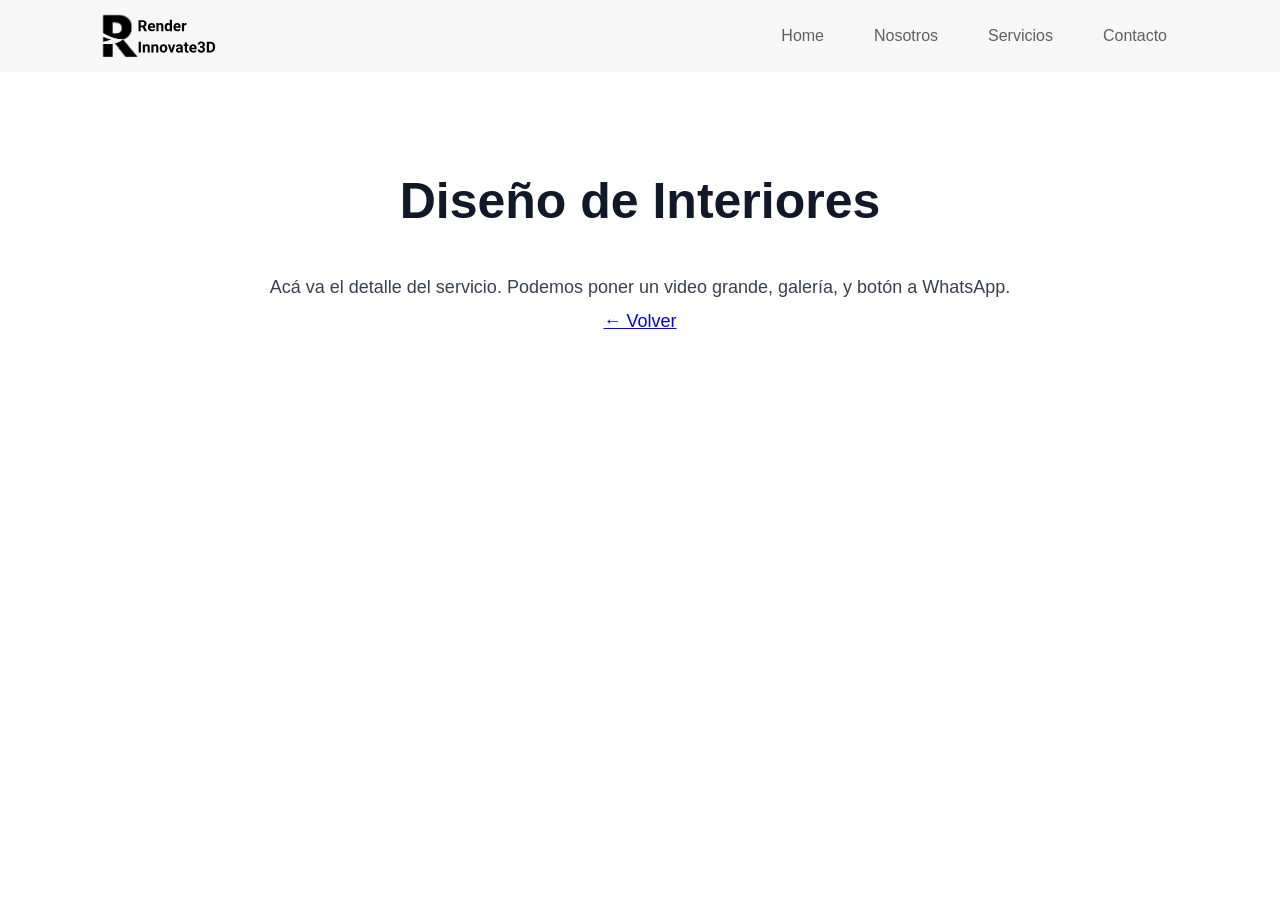
==== diseno-interiores.html @ 6c74ad4e "primer deploy" ====
<!doctype html>
<html lang="es">
<head>
  <meta charset="utf-8" />
  <meta name="viewport" content="width=device-width, initial-scale=1" />
  <title>Diseño de Interiores</title>
  <link rel="stylesheet" href="styles.css" />
</head>
<body>

  <header class="header">
    <div class="header__inner">
      <a class="logo" href="index.html">
        <img src="assets/img/logo.svg" alt="Render Innovate3D">
      </a>
      <nav class="nav">
        <a href="index.html#home">Home</a>
        <a href="index.html#nosotros">Nosotros</a>
        <a href="index.html#servicios">Servicios</a>
        <a href="index.html#contacto" class="btn-nav">Contacto</a>
      </nav>
    </div>
  </header>

  <section class="section">
    <div class="container">
      <h2>Diseño de Interiores</h2>
      <p>Acá va el detalle del servicio. Podemos poner un video grande, galería, y botón a WhatsApp.</p>
      <p><a href="index.html#servicios">← Volver</a></p>
    </div>
  </section>

</body>
</html>
---- styles.css ----
/* =========================
   BASE
========================= */
* { box-sizing: border-box; }

html, body { overflow-x: hidden; }

body{
  margin: 0;
  font-family: Arial, sans-serif;
  background: #ffffff;
  color: #1f2937; /* gris oscuro */
}

.container{
  max-width: 1100px;
  margin: 0 auto;
  padding: 0 18px;
}

/* =========================
   HEADER (LIMPIO)
========================= */
.header{
  background: #f7f7f7;
  position: sticky;
  top: 0;
  z-index: 1000;
}

.header__inner{
  max-width: 1700px;
  margin: 0 auto;
  padding: 12px 100px;
  display: flex;
  align-items: center;
  justify-content: space-between;
  min-height: 60px;
}

.logo img{
  height: 48px;   /* ajustá: 40 / 48 / 56 */
  width: auto;
  display: block;
  background: transparent;
}

.nav{
  display: flex;
  gap: 24px;
  align-items: center;
}

.nav a{
  color: #5f5f5f;
  text-decoration: none;
  padding: 8px 12px;
  border-radius: 10px;
  border: 1px solid transparent;
}

.nav a:hover{
  border-color: rgba(105,105,104,.6);
  background: rgba(0,0,0,.04);
}

.btn-nav{
  background: transparent;
  color: #1f2937;
  padding: 8px 14px;
  border-radius: 10px;
  border: 1px solid rgba(31,41,55,.25);
}

.btn-nav:hover{
  border-color: rgba(31,41,55,.55);
  background: rgba(0,0,0,.04);
}

/* Botón hamburguesa (solo móvil) */
.nav-toggle{
  display: none;
  border: 1px solid rgba(31,41,55,.25);
  background: transparent;
  color: #1f2937;
  padding: 6px 10px;
  border-radius: 10px;
  cursor: pointer;
}

/* =========================
   HERO SLIDER
========================= */
.hero{
  position: relative;
  height: 100vh;
  overflow: hidden;
}

.slider{
  position: relative;
  width: 100%;
  height: 100%;
}

.slide{
  position: absolute;
  inset: 0;
  width: 100%;
  height: 100%;
  background-size: cover;
  background-position: center;
  display: flex;
  align-items: center;
  justify-content: center;
  text-align: center;
  opacity: 0;
  transition: opacity .6s ease;
}

.slide.is-active{
  opacity: 1;
  z-index: 1;
}

.overlay{
  position: absolute;
  inset: 0;
  background: rgba(0,0,0,.55);
}

.hero-content{
  position: relative;
  z-index: 2;
  max-width: 900px;
  padding: 0 20px;
  color: #ffffff;
}

.hero h1{
  font-size: 48px;
  margin: 0 0 15px;
}

.hero p{
  font-size: 18px;
  margin: 0 0 20px;
}

/* Botón general */
.btn{
  display: inline-block;
  padding: 10px 18px;
  background: #ffffff;
  color: #111827;
  text-decoration: none;
  border-radius: 10px;
  border: 1px solid rgba(17,24,39,.25);
}

.btn:hover{
  border-color: rgba(17,24,39,.55);
  box-shadow: 0 0 0 3px rgba(17,24,39,.08);
}

/* Flechas */
.arrow{
  position: absolute;
  top: 50%;
  transform: translateY(-50%);
  width: 45px;
  height: 45px;
  border-radius: 50%;
  border: none;
  background: rgba(0,0,0,.4);
  color: white;
  font-size: 26px;
  cursor: pointer;
  z-index: 3;
}

.arrow-left{ left: 25px; }
.arrow-right{ right: 25px; }

.arrow:hover{ background: rgba(0,0,0,.7); }

/* Dots */
.dots{
  position: absolute;
  bottom: 25px;
  left: 0;
  right: 0;
  display: flex;
  justify-content: center;
  gap: 10px;
  z-index: 3;
}

.dot{
  width: 10px;
  height: 10px;
  border-radius: 50%;
  border: none;
  background: rgba(255,255,255,.4);
  cursor: pointer;
}

.dot.active{ background: #ffffff; }

/* =========================
   SECTIONS (AIRE + TIPOGRAFÍA)
========================= */
.section{
  padding: 100px 0;
  text-align: center;
}

.section h2{
  font-size: 50px;
  font-weight: 600;
  margin: 0 0 40px;
  color: #111827;
}

.section p{
  font-size: 18px;
  line-height: 1.9;
  max-width: 1100px;
  margin: 0 auto;
  color: #374151;
}

/* =========================
   CARDS (SERVICIOS)
========================= */
.cards{
  display: flex;
  gap: 20px;
  margin-top: 40px;
}

.card{
  background: #f7f7f7;
  padding: 24px;
  border-radius: 14px;
  flex: 1;
  text-align: left;
  border: 1px solid rgba(17,24,39,.08);
}

.card h3{
  margin: 0 0 10px;
  color: #111827;
}

.card p{
  margin: 0;
  color: #4b5563;
  line-height: 1.7;
  font-size: 16px;
}

/* =========================
   CTA
========================= */
.cta{
  background: #f7f7f7;
  padding: 90px 0;
  text-align: center;
}

.cta h2{
  margin: 0 0 16px;
}

.cta form{
  margin-top: 18px;
}

.cta input{
  padding: 12px 12px;
  margin: 10px;
  border-radius: 10px;
  border: 1px solid rgba(17,24,39,.18);
  min-width: 240px;
}

/* =========================
   FOOTER
========================= */
.footer{
  text-align: center;
  padding: 24px;
  background: #ffffff;
  border-top: 1px solid rgba(17,24,39,.08);
  color: #6b7280;
}

/* =========================
   RESPONSIVE
========================= */
/* Cards clickeables + media */
.card-link{
  text-decoration: none;
  color: inherit;
  cursor: pointer;
  border: 1px solid rgba(17,24,39,.08);
  border-radius: 16px;
  overflow: hidden;
  transition: 
    transform .35s cubic-bezier(.22,.61,.36,1),
    box-shadow .35s ease,
    border-color .35s ease;
}
.card-link:hover{
  transform: translateY(-8px);
  box-shadow: 0 20px 40px rgba(0,0,0,.12);
  border-color: rgba(17,24,39,.18);
}

.card-link:hover{
  transform: translateY(-4px);
  box-shadow: 0 10px 30px rgba(0,0,0,.08);
  border-color: rgba(17,24,39,.18);
}

.card-media{
  width: 100%;
  height: 160px;
  border-radius: 12px;
  overflow: hidden;
  margin-bottom: 14px;
  background: #e5e7eb;
}

.card-img,
.card-video{
  width: 100%;
  height: 100%;
  object-fit: cover;
  display: block;
}
.card-img,
.card-video{
  transition: transform .6s ease;
}

.card-link:hover .card-img,
.card-link:hover .card-video{
  transform: scale(1.06);
}

.card-media{
  position: relative;
}

.card-media::after{
  content: "";
  position: absolute;
  inset: 0;
  background: rgba(0,0,0,0);
  transition: background .4s ease;
}

.card-link:hover .card-media::after{
  background: rgba(0,0,0,.15);
}

.card-cta{
  display: inline-block;
  margin-top: 14px;
  font-weight: 600;
  transition: transform .3s ease;
}

.card-link:hover .card-cta{
  transform: translateX(6px);
}
/* Animaciones al hacer scroll */
.reveal{
  opacity: 0;
  transform: translateY(18px);
  transition: opacity .7s ease, transform .7s ease;
  will-change: opacity, transform;
}

.reveal.is-visible{
  opacity: 1;
  transform: translateY(0);
}
@media (max-width: 860px){
  .nav-toggle{ display: inline-block; }
  .nav{ display: none; }
  .nav.active{
    display: flex;
    flex-direction: column;
    gap: 10px;
    position: absolute;
    right: 18px;
    top: 72px;
    background: #ffffff;
    border: 1px solid rgba(17,24,39,.12);
    padding: 12px;
    border-radius: 14px;
  }

  .cards{ flex-direction: column; }

  .hero h1{ font-size: 34px; }
}
.section-alt{
  background: #e9eaec;  /* gris muy suave */
}
/* Ajustes específicos de secciones */
.section-nosotros{
  padding: 70px 0;
}

.section-servicios{
  padding: 160px 0;
}
/* ===== CONTACTO (estilo tarjeta) ===== */
.section-subtitle{
  margin: 8px auto 24px;
  max-width: 800px;
  color: #6b7280;
  text-align: center;
  font-size: 16px;
}

.contact-card{
  background: #ffffff;
  border: 1px solid rgba(17,24,39,.10);
  border-radius: 18px;
  padding: 22px;
  max-width: 900px;
  margin: 0 auto;
  box-shadow: 0 18px 40px rgba(0,0,0,.08);
}

.contact-form{
  background: #ffffff;
  border-radius: 14px;
  padding: 22px;
}

.field{
  margin-bottom: 18px;
}

.field label{
  display: block;
  font-size: 12px;
  letter-spacing: .28em;
  color: #6b7280;
  margin-bottom: 10px;
  text-transform: uppercase;
}

.field input,
.field textarea{
  width: 100%;
  padding: 14px 14px;
  border-radius: 14px;
  border: 1px solid rgba(17,24,39,.15);
  outline: none;
  font-size: 15px;
  color: #111827;
  background: #ffffff;
}

.field textarea{
  min-height: 160px;
  resize: vertical;
}

.field input:focus,
.field textarea:focus{
  border-color: rgba(17,24,39,.35);
  box-shadow: 0 0 0 3px rgba(17,24,39,.08);
}

.field-row{
  display: grid;
  grid-template-columns: 1fr 1fr;
  gap: 18px;
}

/* Botones en fila */
.contact-actions{
  display: flex;
  gap: 14px;
  margin-top: 8px;
  flex-wrap: wrap;
}

.btn.primary{
  background: #3b3d3d;
  color: #ffffff;
  border: 1px solid transparent;
}

.btn.primary:hover{
  box-shadow: 0 0 0 3px rgba(15,47,58,.16);
}

.btn.secondary{
  background: #757a7c;
  color: #ffffff;
  border: 1px solid transparent;
}

.btn.secondary:hover{
  box-shadow: 0 0 0 3px rgba(154,166,172,.22);
}

.tip{
  margin-top: 18px;
  font-size: 12px;
  color: #6b7280;
}

/* mensaje estado */
.form-status{
  margin-top: 28px;
  font-size: 14px;
  color: #0f2f3a;
}

/* Responsive */
@media (max-width: 860px){
  .field-row{ grid-template-columns: 1fr; }
  .contact-card{ padding: 16px; }
  .contact-form{ padding: 16px; }
}
#contacto{
  padding-top: 0px;   /* antes heredaba mucho más */
  padding-bottom: 120px;
}
.contact-form,
.contact-form input,
.contact-form textarea,
.contact-form button{
  font-family: inherit;
}
/* Ajuste fino título Contacto */
#contacto h2{
  margin-bottom: 6px;   /* antes era mucho mayor */
}

/* Ajuste subtítulo */
#contacto .section-subtitle{
  margin-top: 0;
  margin-bottom: 18px;
}
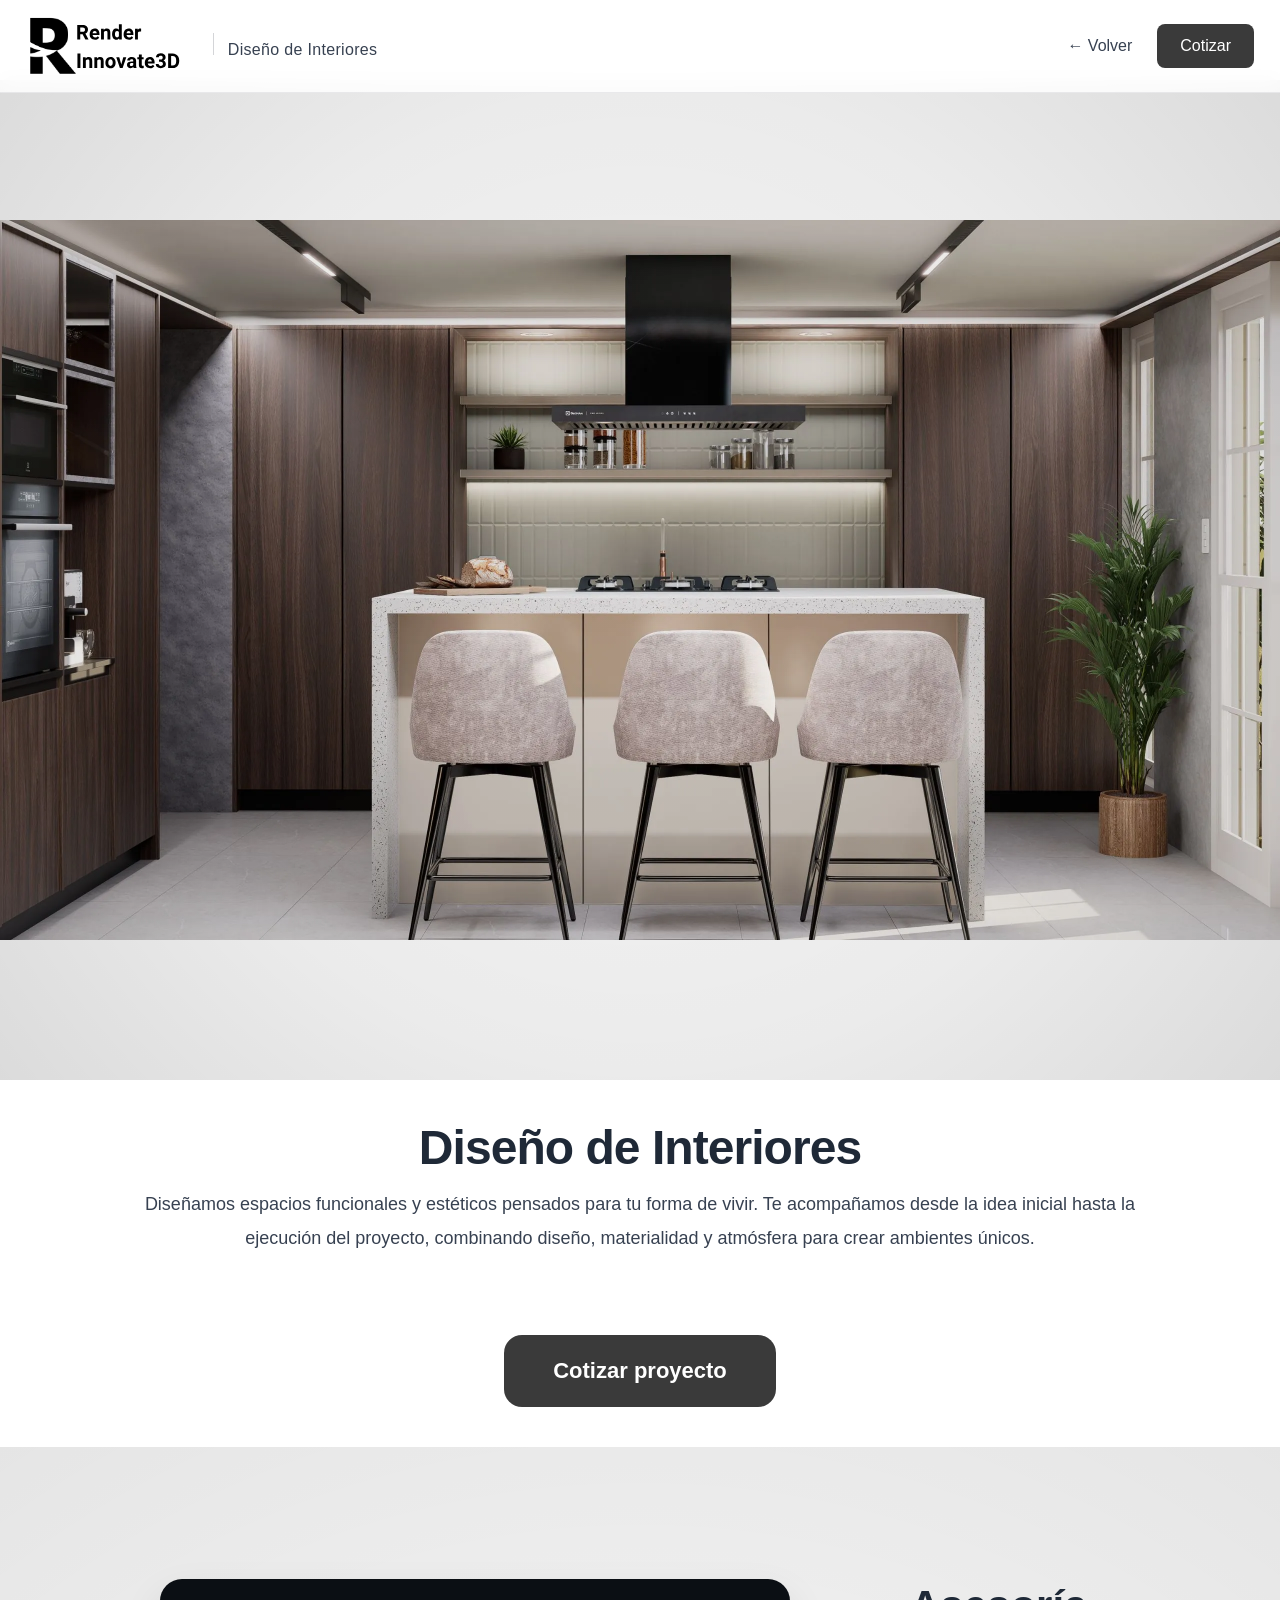
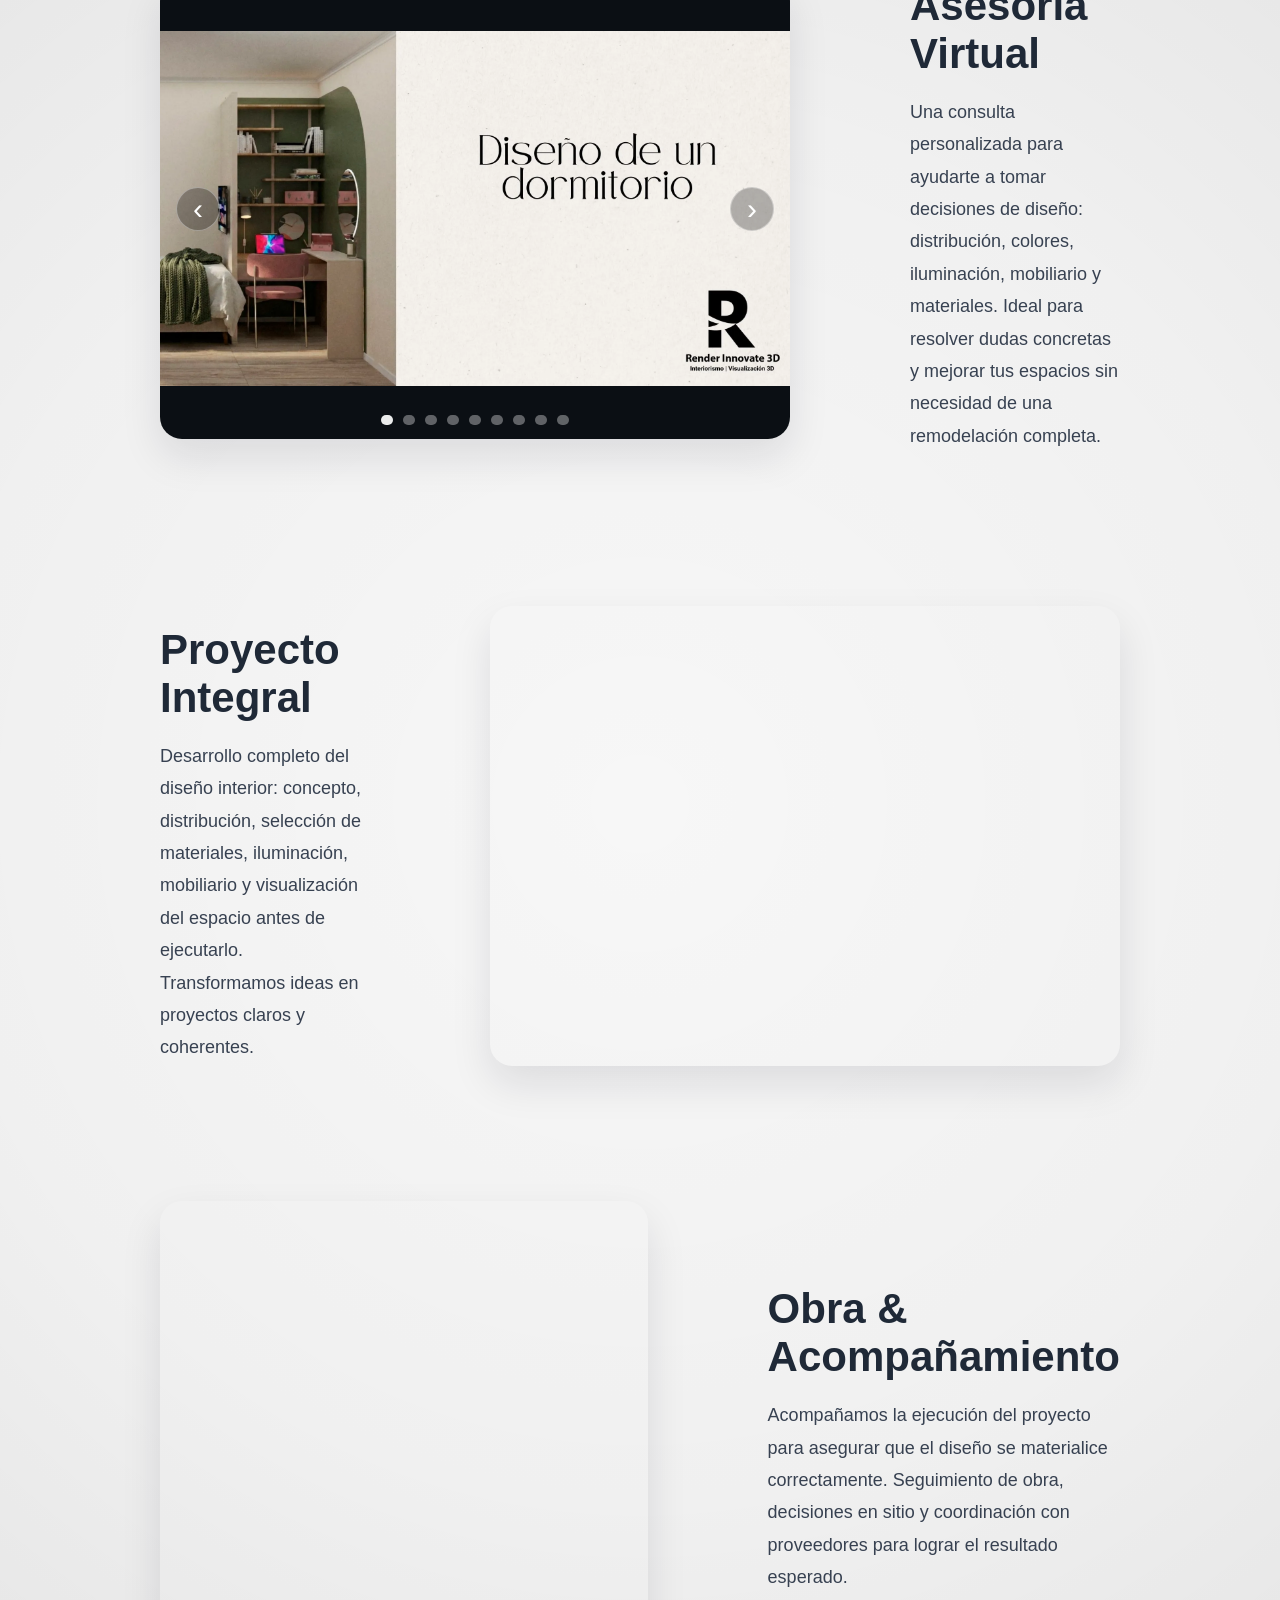
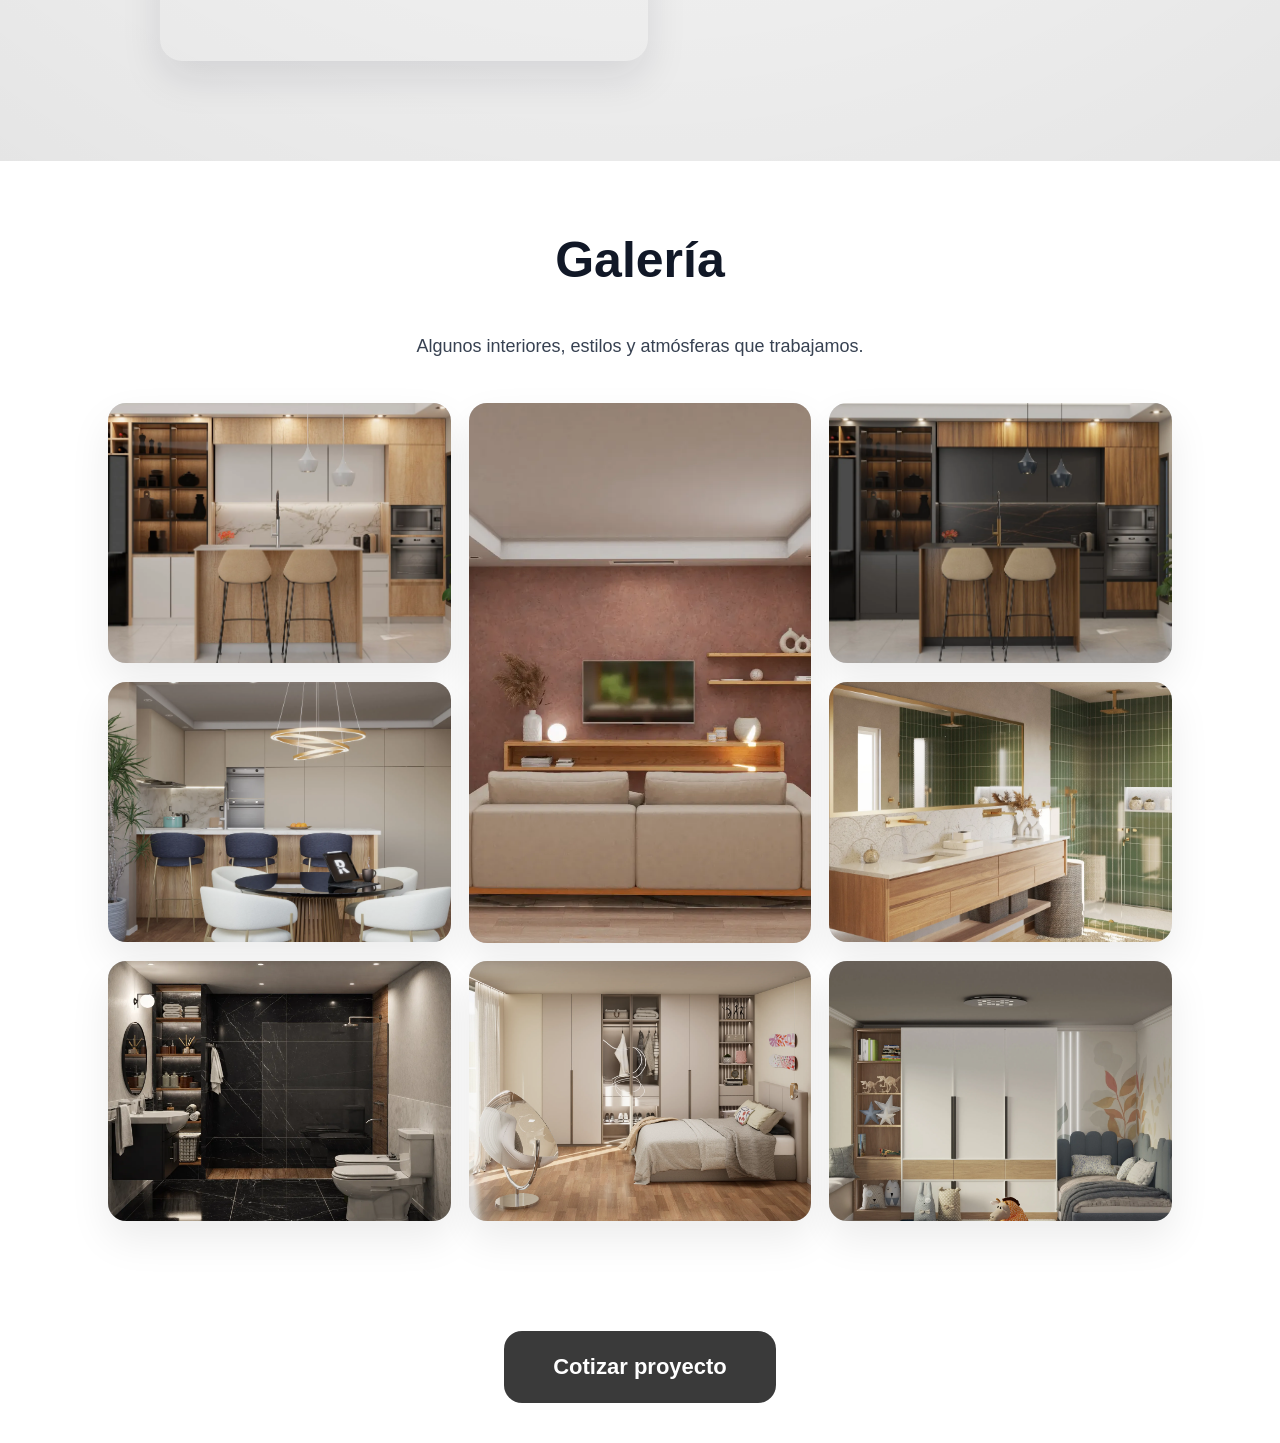
==== commit d3e7e169: "update" ====
--- a/diseno-interiores.html
+++ b/diseno-interiores.html
@@ -3,32 +3,196 @@
 <head>
   <meta charset="utf-8" />
   <meta name="viewport" content="width=device-width, initial-scale=1" />
-  <title>Diseño de Interiores</title>
+  <title>Diseño de Interiores - Render Innovate 3D</title>
+
   <link rel="stylesheet" href="styles.css" />
 </head>
-<body>
 
-  <header class="header">
-    <div class="header__inner">
-      <a class="logo" href="index.html">
-        <img src="assets/img/logo.svg" alt="Render Innovate3D">
+<body class="page">
+
+<!-- HEADER -->
+<header class="header-min">
+
+  <div class="header-min__logo">
+    <a href="index.html#home">
+      <img src="assets/img/logo.svg" alt="Render Innovate 3D">
+    </a>
+    <span class="header-min__title">Diseño de Interiores</span>
+  </div>
+
+  <div class="header-min__actions">
+    <a href="index.html#servicios" class="header-min__link">← Volver</a>
+    <a href="index.html#contacto" class="header-min__btn">Cotizar</a>
+  </div>
+
+</header>
+
+
+<!-- HERO -->
+<section class="page-hero" style="background-image:url('assets/img/interiores-hero.webp');">
+  <div class="page-hero__overlay"></div>
+</section>
+
+
+<!-- INTRO -->
+<section class="section page-intro">
+  <div class="container reveal">
+
+    <h1 class="page-title">Diseño de Interiores</h1>
+
+    <p class="page-text">
+      Diseñamos espacios funcionales y estéticos pensados para tu forma de vivir.
+      Te acompañamos desde la idea inicial hasta la ejecución del proyecto,
+      combinando diseño, materialidad y atmósfera para crear ambientes únicos.
+    </p>
+
+  </div>
+</section>
+
+
+<!-- CTA -->
+<section class="va-cta">
+  <div class="va-cta__inner">
+    <a href="index.html#contacto" class="va-cta__btn">Cotizar proyecto</a>
+  </div>
+</section>
+
+
+<!-- SERVICIOS -->
+<section class="va-editorial">
+
+<!-- ASESORÍA VIRTUAL -->
+<div class="va-block reveal">
+
+  <div class="va-block__media di-slider" id="asesoriaSlider">
+    <div class="di-slides">
+      <div class="di-slide is-active"><img src="assets/img/asesoria/asesoria-1.webp" alt="Asesoría 1"></div>
+      <div class="di-slide"><img src="assets/img/asesoria/asesoria-2.webp" alt="Asesoría 2"></div>
+      <div class="di-slide"><img src="assets/img/asesoria/asesoria-3.webp" alt="Asesoría 3"></div>
+      <div class="di-slide"><img src="assets/img/asesoria/asesoria-4.webp" alt="Asesoría 4"></div>
+      <div class="di-slide"><img src="assets/img/asesoria/asesoria-5.webp" alt="Asesoría 5"></div>
+      <div class="di-slide"><img src="assets/img/asesoria/asesoria-6.webp" alt="Asesoría 6"></div>
+      <div class="di-slide"><img src="assets/img/asesoria/asesoria-7.webp" alt="Asesoría 7"></div>
+      <div class="di-slide"><img src="assets/img/asesoria/asesoria-8.webp" alt="Asesoría 8"></div>
+      <div class="di-slide"><img src="assets/img/asesoria/asesoria-9.webp" alt="Asesoría 9"></div>
+    </div>
+
+    <button class="di-arrow di-arrow-left" type="button" aria-label="Anterior">‹</button>
+    <button class="di-arrow di-arrow-right" type="button" aria-label="Siguiente">›</button>
+
+    <div class="di-dots" aria-label="Paginación"></div>
+  </div>
+
+  <div class="va-block__content">
+    <h2>Asesoría Virtual</h2>
+    <p>
+      Una consulta personalizada para ayudarte a tomar decisiones de diseño:
+      distribución, colores, iluminación, mobiliario y materiales.
+      Ideal para resolver dudas concretas y mejorar tus espacios sin necesidad
+      de una remodelación completa.
+    </p>
+  </div>
+
+</div>
+
+
+<!-- PROYECTO INTEGRAL -->
+<div class="va-block va-block--reverse reveal">
+
+  <div class="va-block__media"
+       style="background-image:url('assets/img/interiores-proyecto.webp');">
+  </div>
+
+  <div class="va-block__content">
+
+    <h2>Proyecto Integral</h2>
+
+    <p>
+      Desarrollo completo del diseño interior: concepto, distribución,
+      selección de materiales, iluminación, mobiliario y visualización del
+      espacio antes de ejecutarlo.
+      Transformamos ideas en proyectos claros y coherentes.
+    </p>
+
+  </div>
+
+</div>
+
+
+<!-- OBRA -->
+<div class="va-block reveal">
+
+  <div class="va-block__media"
+       style="background-image:url('assets/img/interiores-obra.webp');">
+  </div>
+
+  <div class="va-block__content">
+
+    <h2>Obra & Acompañamiento</h2>
+
+    <p>
+      Acompañamos la ejecución del proyecto para asegurar que el diseño
+      se materialice correctamente. Seguimiento de obra, decisiones en
+      sitio y coordinación con proveedores para lograr el resultado
+      esperado.
+    </p>
+
+  </div>
+
+</div>
+
+</section>
+
+<!-- GALERÍA EDITORIAL -->
+<section class="section" id="galeria-interiores">
+  <div class="container">
+    <h2 class="reveal">Galería</h2>
+    <p class="section-subtitle reveal">Algunos interiores, estilos y atmósferas que trabajamos.</p>
+
+    <div class="editorial-gallery reveal">
+
+      <a class="eg-item eg-item--lg" href="assets/img/interior-1.webp" target="_blank">
+        <img src="assets/img/interior-1.webp" alt="Interior 1">
       </a>
-      <nav class="nav">
-        <a href="index.html#home">Home</a>
-        <a href="index.html#nosotros">Nosotros</a>
-        <a href="index.html#servicios">Servicios</a>
-        <a href="index.html#contacto" class="btn-nav">Contacto</a>
-      </nav>
-    </div>
-  </header>
 
-  <section class="section">
-    <div class="container">
-      <h2>Diseño de Interiores</h2>
-      <p>Acá va el detalle del servicio. Podemos poner un video grande, galería, y botón a WhatsApp.</p>
-      <p><a href="index.html#servicios">← Volver</a></p>
-    </div>
-  </section>
+      <a class="eg-item eg-item--tall" href="assets/img/interior-2.webp" target="_blank">
+  <img src="assets/img/interior-2.webp" alt="Interior 2">
+</a>
+
+      <a class="eg-item" href="assets/img/interior-3.webp" target="_blank">
+        <img src="assets/img/interior-3.webp" alt="Interior 3">
+      </a>
+
+      <a class="eg-item" href="assets/img/interior-4.webp" target="_blank">
+        <img src="assets/img/interior-4.webp" alt="Interior 4">
+      </a>
+
+      <a class="eg-item eg-item--lg" href="assets/img/interior-5.webp" target="_blank">
+        <img src="assets/img/interior-5.webp" alt="Interior 5">
+      </a>
+
+      <a class="eg-item" href="assets/img/interior-6.webp" target="_blank">
+        <img src="assets/img/interior-6.webp" alt="Interior 6">
+      </a>
+      <a class="eg-item" href="assets/img/interior-7.webp" target="_blank">
+        <img src="assets/img/interior-7.webp" alt="Interior 7">
+      </a>
+      <a class="eg-item" href="assets/img/interior-8.webp" target="_blank">
+        <img src="assets/img/interior-8.webp" alt="Interior 8">
+      </a>
+     
+  </div>
+</section>
+
+<!-- CTA FINAL -->
+<section class="va-cta">
+  <div class="va-cta__inner">
+    <a href="index.html#contacto" class="va-cta__btn">Cotizar proyecto</a>
+  </div>
+</section>
+
+
+<script src="script.js"></script>
 
 </body>
 </html>
--- a/styles.css
+++ b/styles.css
@@ -9,7 +9,7 @@
   margin: 0;
   font-family: Arial, sans-serif;
   background: #ffffff;
-  color: #1f2937; /* gris oscuro */
+  color: #1f2937;
 }
 
 .container{
@@ -39,7 +39,7 @@
 }
 
 .logo img{
-  height: 48px;   /* ajustá: 40 / 48 / 56 */
+  height: 48px;
   width: auto;
   display: block;
   background: transparent;
@@ -89,7 +89,7 @@
 }
 
 /* =========================
-   HERO SLIDER
+   HERO SLIDER (HOME)
 ========================= */
 .hero{
   position: relative;
@@ -211,7 +211,7 @@
    SECTIONS (AIRE + TIPOGRAFÍA)
 ========================= */
 .section{
-  padding: 100px 0;
+  padding: 70px 0;
   text-align: center;
 }
 
@@ -269,13 +269,9 @@
   text-align: center;
 }
 
-.cta h2{
-  margin: 0 0 16px;
-}
-
-.cta form{
-  margin-top: 18px;
-}
+.cta h2{ margin: 0 0 16px; }
+
+.cta form{ margin-top: 18px; }
 
 .cta input{
   padding: 12px 12px;
@@ -297,9 +293,8 @@
 }
 
 /* =========================
-   RESPONSIVE
+   CARDS CLICKEABLES + MEDIA
 ========================= */
-/* Cards clickeables + media */
 .card-link{
   text-decoration: none;
   color: inherit;
@@ -307,17 +302,11 @@
   border: 1px solid rgba(17,24,39,.08);
   border-radius: 16px;
   overflow: hidden;
-  transition: 
+  transition:
     transform .35s cubic-bezier(.22,.61,.36,1),
     box-shadow .35s ease,
     border-color .35s ease;
 }
-.card-link:hover{
-  transform: translateY(-8px);
-  box-shadow: 0 20px 40px rgba(0,0,0,.12);
-  border-color: rgba(17,24,39,.18);
-}
-
 .card-link:hover{
   transform: translateY(-4px);
   box-shadow: 0 10px 30px rgba(0,0,0,.08);
@@ -331,6 +320,7 @@
   overflow: hidden;
   margin-bottom: 14px;
   background: #e5e7eb;
+  position: relative;
 }
 
 .card-img,
@@ -339,19 +329,12 @@
   height: 100%;
   object-fit: cover;
   display: block;
-}
-.card-img,
-.card-video{
   transition: transform .6s ease;
 }
 
 .card-link:hover .card-img,
 .card-link:hover .card-video{
   transform: scale(1.06);
-}
-
-.card-media{
-  position: relative;
 }
 
 .card-media::after{
@@ -376,7 +359,10 @@
 .card-link:hover .card-cta{
   transform: translateX(6px);
 }
-/* Animaciones al hacer scroll */
+
+/* =========================
+   Animaciones al hacer scroll
+========================= */
 .reveal{
   opacity: 0;
   transform: translateY(18px);
@@ -388,6 +374,10 @@
   opacity: 1;
   transform: translateY(0);
 }
+
+/* =========================
+   RESPONSIVE GENERAL
+========================= */
 @media (max-width: 860px){
   .nav-toggle{ display: inline-block; }
   .nav{ display: none; }
@@ -405,21 +395,16 @@
   }
 
   .cards{ flex-direction: column; }
-
   .hero h1{ font-size: 34px; }
 }
-.section-alt{
-  background: #e9eaec;  /* gris muy suave */
-}
-/* Ajustes específicos de secciones */
-.section-nosotros{
-  padding: 70px 0;
-}
-
-.section-servicios{
-  padding: 160px 0;
-}
-/* ===== CONTACTO (estilo tarjeta) ===== */
+
+.section-alt{ background: #e9eaec; }
+.section-nosotros{ padding: 70px 0; }
+.section-servicios{ padding: 160px 0; }
+
+/* =========================
+   CONTACTO (estilo tarjeta)
+========================= */
 .section-subtitle{
   margin: 8px auto 24px;
   max-width: 800px;
@@ -444,9 +429,7 @@
   padding: 22px;
 }
 
-.field{
-  margin-bottom: 18px;
-}
+.field{ margin-bottom: 18px; }
 
 .field label{
   display: block;
@@ -486,7 +469,6 @@
   gap: 18px;
 }
 
-/* Botones en fila */
 .contact-actions{
   display: flex;
   gap: 14px;
@@ -499,7 +481,6 @@
   color: #ffffff;
   border: 1px solid transparent;
 }
-
 .btn.primary:hover{
   box-shadow: 0 0 0 3px rgba(15,47,58,.16);
 }
@@ -509,7 +490,6 @@
   color: #ffffff;
   border: 1px solid transparent;
 }
-
 .btn.secondary:hover{
   box-shadow: 0 0 0 3px rgba(154,166,172,.22);
 }
@@ -520,36 +500,756 @@
   color: #6b7280;
 }
 
-/* mensaje estado */
 .form-status{
   margin-top: 28px;
   font-size: 14px;
   color: #0f2f3a;
 }
 
-/* Responsive */
 @media (max-width: 860px){
   .field-row{ grid-template-columns: 1fr; }
   .contact-card{ padding: 16px; }
   .contact-form{ padding: 16px; }
 }
+
 #contacto{
-  padding-top: 0px;   /* antes heredaba mucho más */
+  padding-top: 50px;
   padding-bottom: 120px;
 }
-.contact-form,
-.contact-form input,
-.contact-form textarea,
-.contact-form button{
-  font-family: inherit;
-}
-/* Ajuste fino título Contacto */
-#contacto h2{
-  margin-bottom: 6px;   /* antes era mucho mayor */
-}
-
-/* Ajuste subtítulo */
+#contacto h2{ margin-bottom: 6px; }
 #contacto .section-subtitle{
   margin-top: 0;
   margin-bottom: 18px;
+}
+
+/* ===============================
+   PÁGINAS INTERNAS (HEADER MIN)
+================================ */
+.page{ background: #ffffff; }
+
+/* Header minimal fijo */
+.header-min{
+  position: fixed;
+  top: 0;
+  left: 0;
+  right: 0;
+  z-index: 2000;
+  display: flex;
+  align-items: center;
+  justify-content: space-between;
+  padding: 14px 26px;
+  background: rgba(255,255,255,.82);
+  backdrop-filter: blur(10px);
+  border-bottom: 1px solid rgba(17,24,39,.08);
+}
+
+.header-min__logo img{
+  height: 64px;
+  width: auto;
+  display: block;
+}
+
+.header-min__actions{
+  display: flex;
+  align-items: center;
+  gap: 12px;
+}
+
+.header-min__link{
+  text-decoration: none;
+  color: #374151;
+  padding: 10px 12px;
+  border-radius: 10px;
+  border: 1px solid transparent;
+}
+
+.header-min__link:hover{
+  border-color: rgba(17,24,39,.14);
+  background: rgba(17,24,39,.04);
+}
+
+/* Botones grises (cotizar + CTAs) */
+.header-min__btn,
+.va-cta__btn,
+.btn{
+  background:#3a3a3a;
+  color:#fff;
+  border-radius:8px;
+  padding:12px 22px;
+  font-weight:500;
+  transition:all .3s ease;
+  border: 1px solid transparent;
+  text-decoration: none;
+}
+
+.header-min__btn:hover,
+.va-cta__btn:hover,
+.btn:hover{
+  background:#1f1f1f;
+}
+
+/* ===============================
+   HERO (PÁGINAS INTERNAS)
+   ✅ ACÁ ESTÁ EL TAMAÑO
+   - antes te quedaba gigante porque estaba en 100vh
+================================ */
+.page-hero{
+  position: relative;
+  width: 100%;
+  height: 100vh;        /* ✅ Ajuste clave (antes 100vh) */
+  max-height: 900px;   /* ✅ tope en monitores grandes */
+  min-height: 1000px;   /* ✅ piso para que no quede chato */
+  overflow: hidden;
+  background: #ffffff;
+
+  /* si usás background-image en alguna página */
+  background-size: contain;
+  background-position: center;
+  background-repeat: no-repeat;
+}
+
+/* Video dentro del hero (maqueta virtual) */
+.hero-video{
+  position: absolute;
+  inset: 0;
+  width: 100%;
+  height: 100%;
+  object-fit: cover;
+  object-position: center 45%;
+  transform: scale(1.01);
+}
+
+/* Overlay */
+.page-hero__overlay{
+  position: absolute;
+  inset: 0;
+  background: radial-gradient(
+  circle at center,
+  rgba(0,0,0,.04) 0%,
+  rgba(0,0,0,.08) 60%,
+  rgba(0,0,0,.14) 100%
+);
+  pointer-events: none;
+}
+
+@media (max-width: 860px){
+  .header-min{ padding: 12px 16px; }
+  .header-min__logo img{ height: 52px; }
+
+  .page-hero{
+    height: 72vh;
+    min-height: 380px;
+    max-height: 560px;
+  }
+
+  .hero-video{ object-position: center 35%; }
+}
+
+@media (max-height: 740px){
+  .page-hero{
+    height: 60vh;
+    min-height: 420px;
+    max-height: 560px;
+  }
+}
+
+/* ===============================
+   INTRO PÁGINAS
+================================ */
+.page-intro{ padding: 40px 0; }
+
+.page-title{
+  margin: 0 0 12px;
+  font-size: 48px;
+  letter-spacing: -0.02em;
+  text-align: center;
+}
+
+.page-text{
+  margin: 0 auto;
+  max-width: 900px;
+  font-size: 18px;
+  line-height: 1.8;
+  color: #374151;
+  text-align: center;
+}
+
+@media (max-width: 860px){
+  .page-title{ font-size: 34px; }
+  .page-text{ font-size: 16px; }
+  .page-intro{ padding: 70px 0; }
+}
+
+/* ===============================
+   GALERÍA FULLSCREEN (si la usás)
+================================ */
+.gallery-full{
+  height: 100vh;
+  width: 100%;
+}
+
+.gallery{
+  position: relative;
+  height: 100%;
+  width: 100%;
+  overflow: hidden;
+  background: #0b0f14;
+}
+
+.g-slide{
+  position: absolute;
+  inset: 0;
+  background-size: cover;
+  background-position: center;
+  opacity: 0;
+  transition: opacity .6s ease;
+}
+
+.g-slide.is-active{
+  opacity: 1;
+  z-index: 1;
+}
+
+/* Dots */
+.g-dots{
+  position: absolute;
+  bottom: 18px;
+  left: 0;
+  right: 0;
+  display: flex;
+  justify-content: center;
+  gap: 10px;
+  z-index: 2;
+}
+
+.g-dot{
+  width: 10px;
+  height: 10px;
+  border-radius: 999px;
+  border: none;
+  background: rgba(255,255,255,.35);
+  cursor: pointer;
+}
+
+.g-dot.active{
+  background: rgba(255,255,255,.95);
+}
+
+/* ===============================
+   CTA VISUALIZACIÓN
+================================ */
+.va-cta{
+  padding: 40px 0;
+  display: flex;
+  align-items: center;
+  justify-content: center;
+  background: #ffffff;
+}
+
+.va-cta__btn{
+  display: inline-block;
+  padding: 22px 48px;
+  font-size: 22px;
+  font-weight: 600;
+  border-radius: 18px;
+  background: #3a3a3a;
+  color: #ffffff;
+  transition: all .25s ease;
+}
+
+.va-cta__btn:hover{
+  transform: translateY(-4px);
+  box-shadow: 0 20px 40px rgba(0,0,0,.14);
+}
+
+/* ===============================
+   EDITORIAL VISUALIZACIÓN
+================================ */
+.va-editorial{
+  padding: 100px 0;
+  display: flex;
+  flex-direction: column;
+  gap: 120px;
+  width: 100%;
+
+  background: radial-gradient(
+    circle at center,
+    rgba(0,0,0,.03) 0%,
+    rgba(0,0,0,.06) 60%,
+    rgba(0,0,0,.10) 100%
+  );
+}
+
+.va-block{
+  display: flex;
+  align-items: center;
+  gap: 120px;
+  width: 100%;
+  max-width: 1200px;
+  margin: 0 auto;
+  padding: 0 120px;
+}
+
+.va-block--reverse{ flex-direction: row-reverse; }
+
+.va-block__media{
+  flex: 3;
+  height: 460px;
+  background-size: cover;
+  background-position: center;
+  border-radius: 22px;
+  box-shadow: 0 18px 40px rgba(17,24,39,.10);
+  overflow: hidden;
+}
+
+.va-block__media:hover{ transform: scale(1.03); }
+
+.va-block__content{
+  flex: 1;
+  max-width: 420px;
+}
+
+.va-block__content h2{
+  font-size: 42px;
+  margin-bottom: 16px;
+}
+
+.va-block__content p{
+  font-size: 18px;
+  line-height: 1.8;
+  color: #374151;
+  max-width: 520px;
+}
+
+@media (max-width: 960px){
+  .va-block{
+    flex-direction: column;
+    gap: 30px;
+    padding: 0 24px;
+  }
+  .va-block--reverse{ flex-direction: column; }
+  .va-block__media{ height: 320px; }
+  .va-editorial{ gap: 80px; }
+  .va-block__content p{ max-width: 100%; }
+}
+
+/* Panorama dentro de media */
+.va-pano{
+  width:100%;
+  height:100%;
+  border-radius:22px;
+  overflow:hidden;
+}
+
+/* Video dentro de media */
+.va-video-wrap{
+  position: relative;
+  width: 100%;
+  height: 100%;
+  border-radius: 22px;
+  overflow: hidden;
+}
+
+.va-video{
+  width:100%;
+  height:100%;
+  object-fit:cover;
+  border-radius:22px;
+}
+
+/* ===============================
+   PANORÁMICA ENMARCADA (MAQUETA)
+================================ */
+.mv-pano-section{ padding: 100px 0; }
+
+.mv-pano-wrap{
+  max-width: 1200px;
+  margin: 0 auto;
+  padding: 0 24px;
+}
+
+.mv-pano-frame{
+  width: 100%;
+  height: 520px;
+  border-radius: 22px;
+  overflow: hidden;
+  box-shadow: 0 20px 40px rgba(0,0,0,.12);
+  background: #000;
+}
+
+.mv-pano-controls{
+  margin-top: 18px;
+  display: flex;
+  justify-content: center;
+  gap: 12px;
+}
+
+.mv-pill{
+  border: 1px solid rgba(17,24,39,.18);
+  background: #ffffff;
+  padding: 8px 18px;
+  border-radius: 999px;
+  font-size: 14px;
+  cursor: pointer;
+  transition: all .25s ease;
+}
+
+.mv-pill:hover{ border-color: rgba(17,24,39,.35); }
+
+.mv-pill.is-active{
+  background: #3a3a3a;
+  color: #ffffff;
+  border-color: transparent;
+}
+
+@media (max-width: 900px){
+  .mv-pano-frame{ height: 380px; }
+}
+@media (max-width: 600px){
+  .mv-pano-frame{ height: 300px; }
+}
+
+/* =========================
+   HOTSPOTS CIRCULARES LIMPIOS
+========================= */
+.pnlm-hotspot-base{
+  background: transparent !important;
+  border-radius: 999px !important;
+}
+
+.pnlm-hotspot-base::after{
+  content:"";
+  display:block;
+  width:18px;
+  height:18px;
+  border-radius:50%;
+  background:#ffffff;
+  border:2px solid rgba(0,0,0,.25);
+  box-shadow:0 4px 10px rgba(0,0,0,.25);
+  transition:transform .15s ease, box-shadow .15s ease;
+}
+
+.pnlm-hotspot-base:hover::after{
+  transform:scale(1.15);
+  box-shadow:0 6px 16px rgba(0,0,0,.25);
+}
+
+.pnlm-tooltip{
+  background: rgba(0,0,0,.55) !important;
+  color:#fff !important;
+  border-radius:8px !important;
+  padding:6px 10px !important;
+  font-size:12px !important;
+}
+
+/* ===============================
+   PROYECTO DESTACADO
+================================ */
+.featured-project{
+  display:flex;
+  align-items:center;
+  gap:60px;
+  margin-top:50px;
+}
+
+.featured-project__media{ flex:1; }
+
+.featured-project__media img{
+  width:100%;
+  border-radius:20px;
+  box-shadow:0 20px 40px rgba(0,0,0,.12);
+}
+
+.featured-project__content{ flex:1; }
+
+.featured-project__content h3{
+  font-size:32px;
+  margin-bottom:16px;
+}
+
+.featured-project__content p{
+  font-size:18px;
+  line-height:1.8;
+  margin-bottom:24px;
+  color:#374151;
+}
+
+@media (max-width: 900px){
+  .featured-project{
+    flex-direction:column;
+    text-align:center;
+  }
+}
+
+/* ===============================
+   GALERÍA EDITORIAL (INTERIORES)
+================================ */
+.editorial-gallery{
+  margin-top: 40px;
+  display: grid;
+  grid-template-columns: repeat(12, 1fr);
+  gap: 18px;
+}
+
+.eg-item{
+  position: relative;
+  display: block;
+  grid-column: span 4;
+  height: 260px;
+  border-radius: 18px;
+  overflow: hidden;
+  background: #e5e7eb;
+  box-shadow: 0 18px 40px rgba(0,0,0,.08);
+  transition: transform .35s cubic-bezier(.22,.61,.36,1), box-shadow .35s ease;
+}
+
+.eg-item img{
+  width: 100%;
+  height: 100%;
+  object-fit: cover;
+  display: block;
+  transform: scale(1.01);
+  transition: transform .6s ease;
+}
+
+.eg-item:hover{
+  transform: translateY(-6px);
+  box-shadow: 0 24px 60px rgba(0,0,0,.12);
+}
+
+.eg-item:hover img{
+  transform: scale(1.06);
+}
+
+.eg-item--tall{
+  grid-column: span 4;
+  grid-row: span 2;
+  height: 540px;
+}
+
+@media (max-width: 980px){
+  .eg-item{ grid-column: span 6; height: 240px; }
+  .eg-item--lg{ grid-column: span 12; height: 320px; }
+}
+
+@media (max-width: 560px){
+  .editorial-gallery{ gap: 12px; }
+  .eg-item{ grid-column: span 12; height: 240px; }
+  .eg-item--lg{ height: 260px; }
+}
+
+/* ===============================
+   SLIDER - ASESORÍA VIRTUAL (DI)
+================================ */
+.di-slider{
+  position: relative;
+  overflow: hidden;
+  border-radius: 22px;
+  box-shadow: 0 18px 40px rgba(17,24,39,.10);
+  background: #0b0f14;
+}
+
+.di-slides{
+  position: relative;
+  width: 100%;
+  height: 100%;
+}
+
+.di-slide{
+  position: absolute;
+  inset: 0;
+  opacity: 0;
+  transition: opacity .55s ease;
+}
+
+.di-slide.is-active{
+  opacity: 1;
+  z-index: 1;
+}
+
+.di-slide img{
+  width: 100%;
+  height: 100%;
+  object-fit: contain; /* ✅ no recorta */
+}
+
+/* Flechas */
+.di-arrow{
+  position: absolute;
+  top: 50%;
+  transform: translateY(-50%);
+  width: 44px;
+  height: 44px;
+  border-radius: 999px;
+  border: 1px solid rgba(255,255,255,.35);
+  background: rgba(0,0,0,.28);
+  color: #fff;
+  font-size: 30px;
+  line-height: 1;
+  display: grid;
+  place-items: center;
+  cursor: pointer;
+  z-index: 2;
+  transition: background .2s ease, transform .2s ease;
+}
+
+.di-arrow:hover{
+  background: rgba(0,0,0,.45);
+  transform: translateY(-50%) scale(1.05);
+}
+
+.di-arrow-left{ left: 16px; }
+.di-arrow-right{ right: 16px; }
+
+/* Dots */
+.di-dots{
+  position: absolute;
+  left: 0;
+  right: 0;
+  bottom: 14px;
+  display: flex;
+  justify-content: center;
+  gap: 10px;
+  z-index: 2;
+}
+
+.di-dot{
+  width: 10px;
+  height: 10px;
+  border-radius: 999px;
+  border: none;
+  background: rgba(255,255,255,.35);
+  cursor: pointer;
+  transition: transform .2s ease, background .2s ease;
+}
+
+.di-dot:hover{ transform: scale(1.12); }
+
+.di-dot.is-active{
+  background: rgba(255,255,255,.92);
+}
+
+@media (max-width: 600px){
+  .di-arrow{
+    width: 40px;
+    height: 40px;
+    font-size: 28px;
+  }
+}/* ===============================
+   HEADER HOME igual a internas
+================================ */
+.header-min--home{
+  position: fixed; /* fija arriba siempre */
+  top: 0; left: 0; right: 0;
+}
+
+/* Como el header ahora es fixed, empujamos el contenido del home */
+body{
+  padding-top: 80px; /* ajusta si tu header queda más alto/bajo */
+}
+
+/* En desktop, el nav del home se muestra en fila dentro del header-min */
+.header-min--home .nav{
+  display: flex;
+  gap: 18px;
+  align-items: center;
+}
+
+/* En mobile, usamos el mismo toggle que ya tenías */
+@media (max-width: 860px){
+  body{ padding-top: 72px; }
+
+  .header-min--home .nav{
+    display: none;
+  }
+
+  .header-min--home .nav.active{
+    display: flex;
+    flex-direction: column;
+    gap: 10px;
+    position: absolute;
+    right: 18px;
+    top: 72px;
+    background: #ffffff;
+    border: 1px solid rgba(17,24,39,.12);
+    padding: 12px;
+    border-radius: 14px;
+  }
+}
+html{
+  scroll-padding-top: 90px; /* ajustá */
+  scroll-behavior: smooth;
+}
+/* ===============================
+   TÍTULO DE SECCIÓN EN HEADER
+================================ */
+
+.header-min__logo{
+  display:flex;
+  align-items:center;
+  gap:14px;
+}
+
+.header-min__title{
+  font-size:16px;
+  font-weight:500;
+  color:#374151;
+  letter-spacing:.02em;
+}
+
+/* separador visual elegante */
+.header-min__title::before{
+  content:"";
+  width:1px;
+  height:22px;
+  background:rgba(17,24,39,.18);
+  display:inline-block;
+  margin-right:14px;
+}
+.header-min{
+  position: fixed;
+  top:0;
+  left:0;
+  right:0;
+
+  display:flex;
+  align-items:center;
+  justify-content:space-between;
+
+  padding:14px 26px;
+
+  background:rgba(255,255,255,.82);
+  backdrop-filter:blur(10px);
+
+  border-bottom:1px solid rgba(17,24,39,.08);
+  z-index:2000;
+}
+
+/* logo + titulo */
+.header-min__logo{
+  display:flex;
+  align-items:center;
+  gap:14px;
+}
+
+.header-min__title{
+  font-size:16px;
+  color:#374151;
+  font-weight:500;
+}
+
+.header-min__title::before{
+  content:"";
+  width:1px;
+  height:22px;
+  background:rgba(17,24,39,.18);
+  display:inline-block;
+  margin-right:14px;
+}
+
+/* botones derecha */
+.header-min__actions{
+  display:flex;
+  align-items:center;
+  gap:12px;
 }
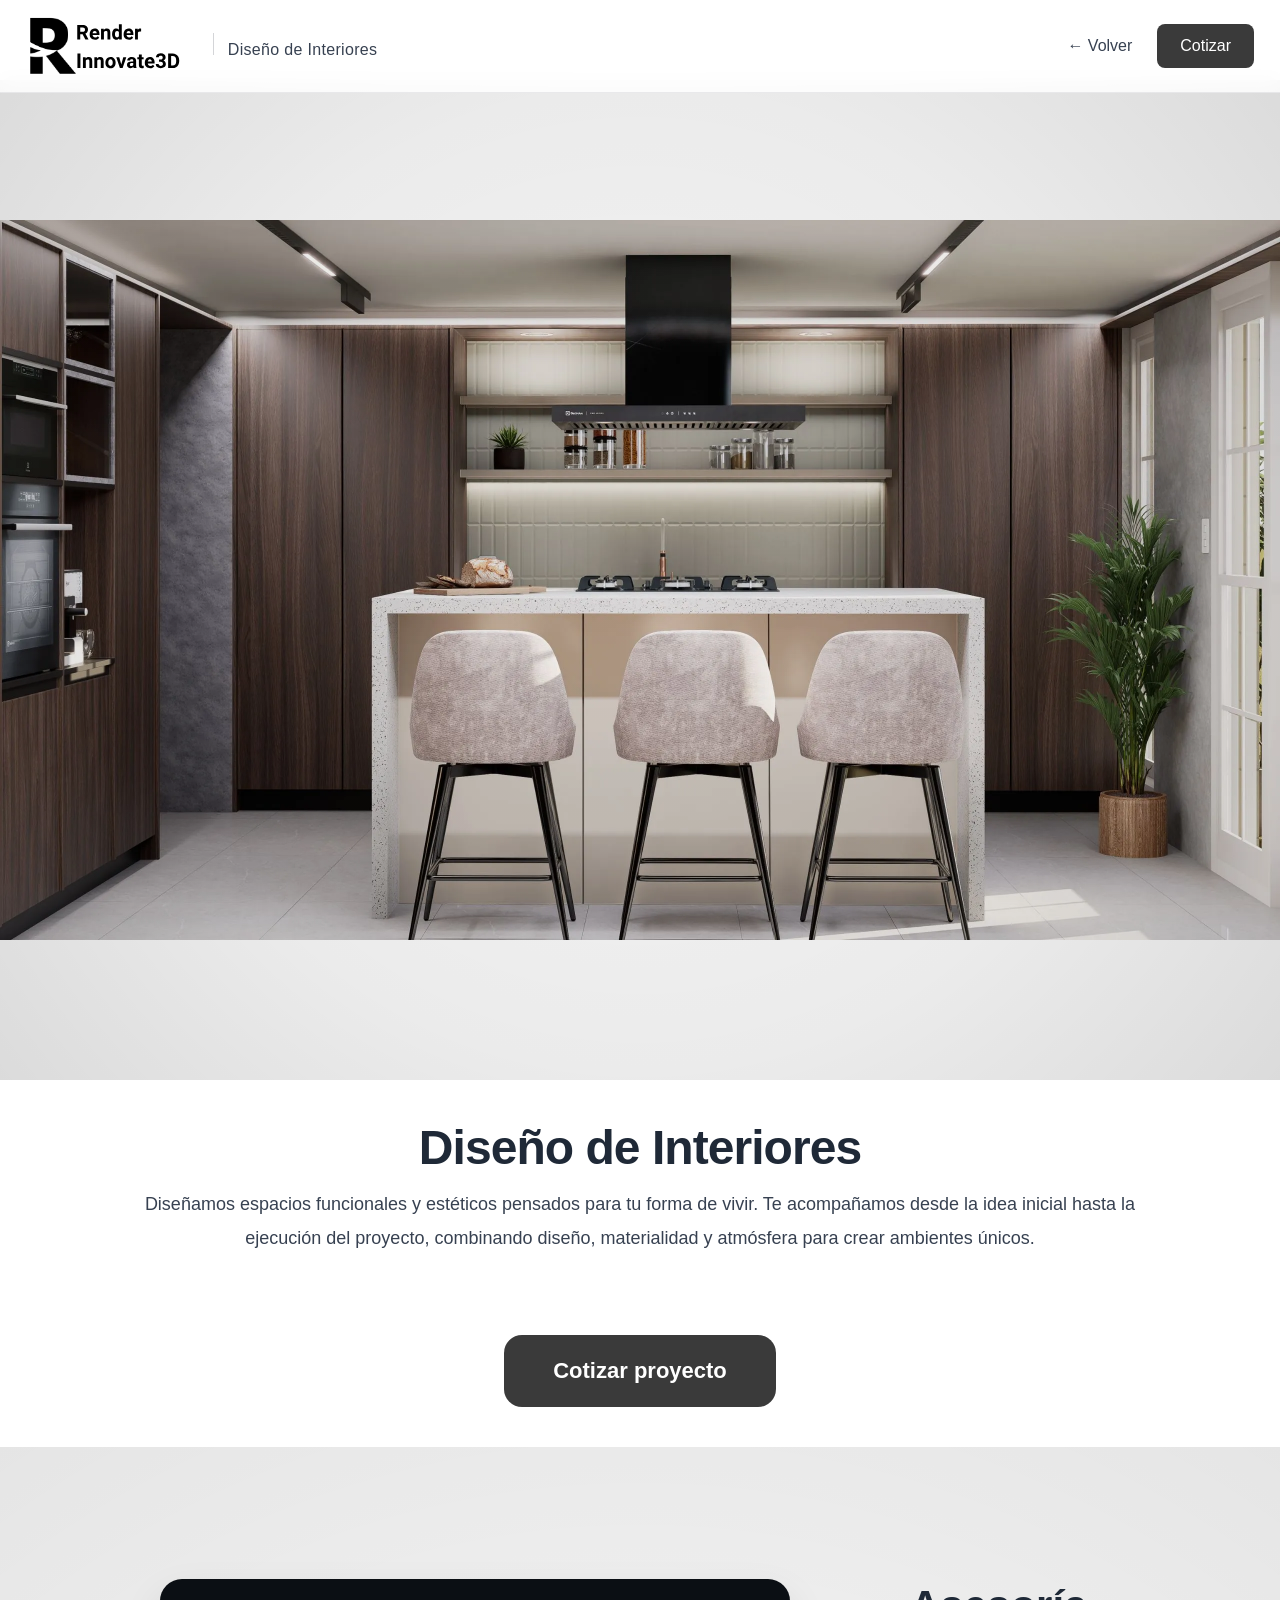
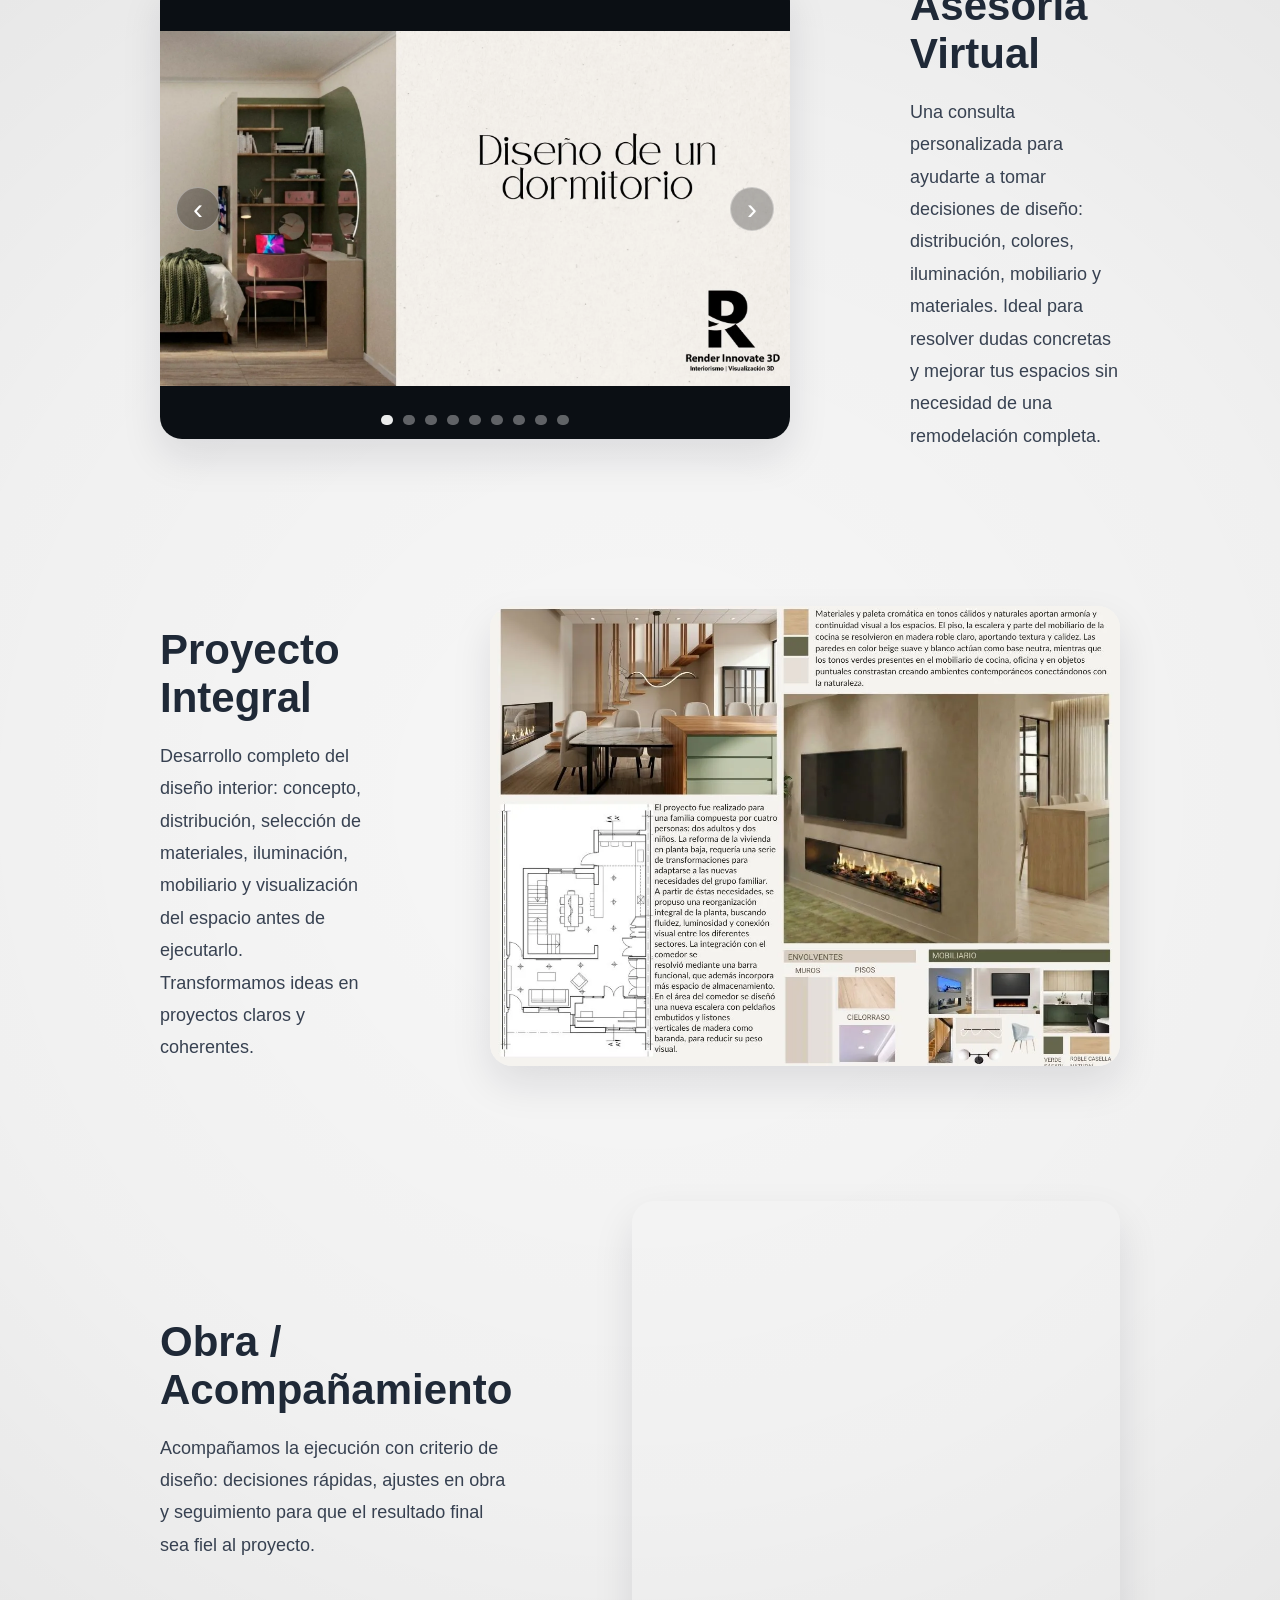
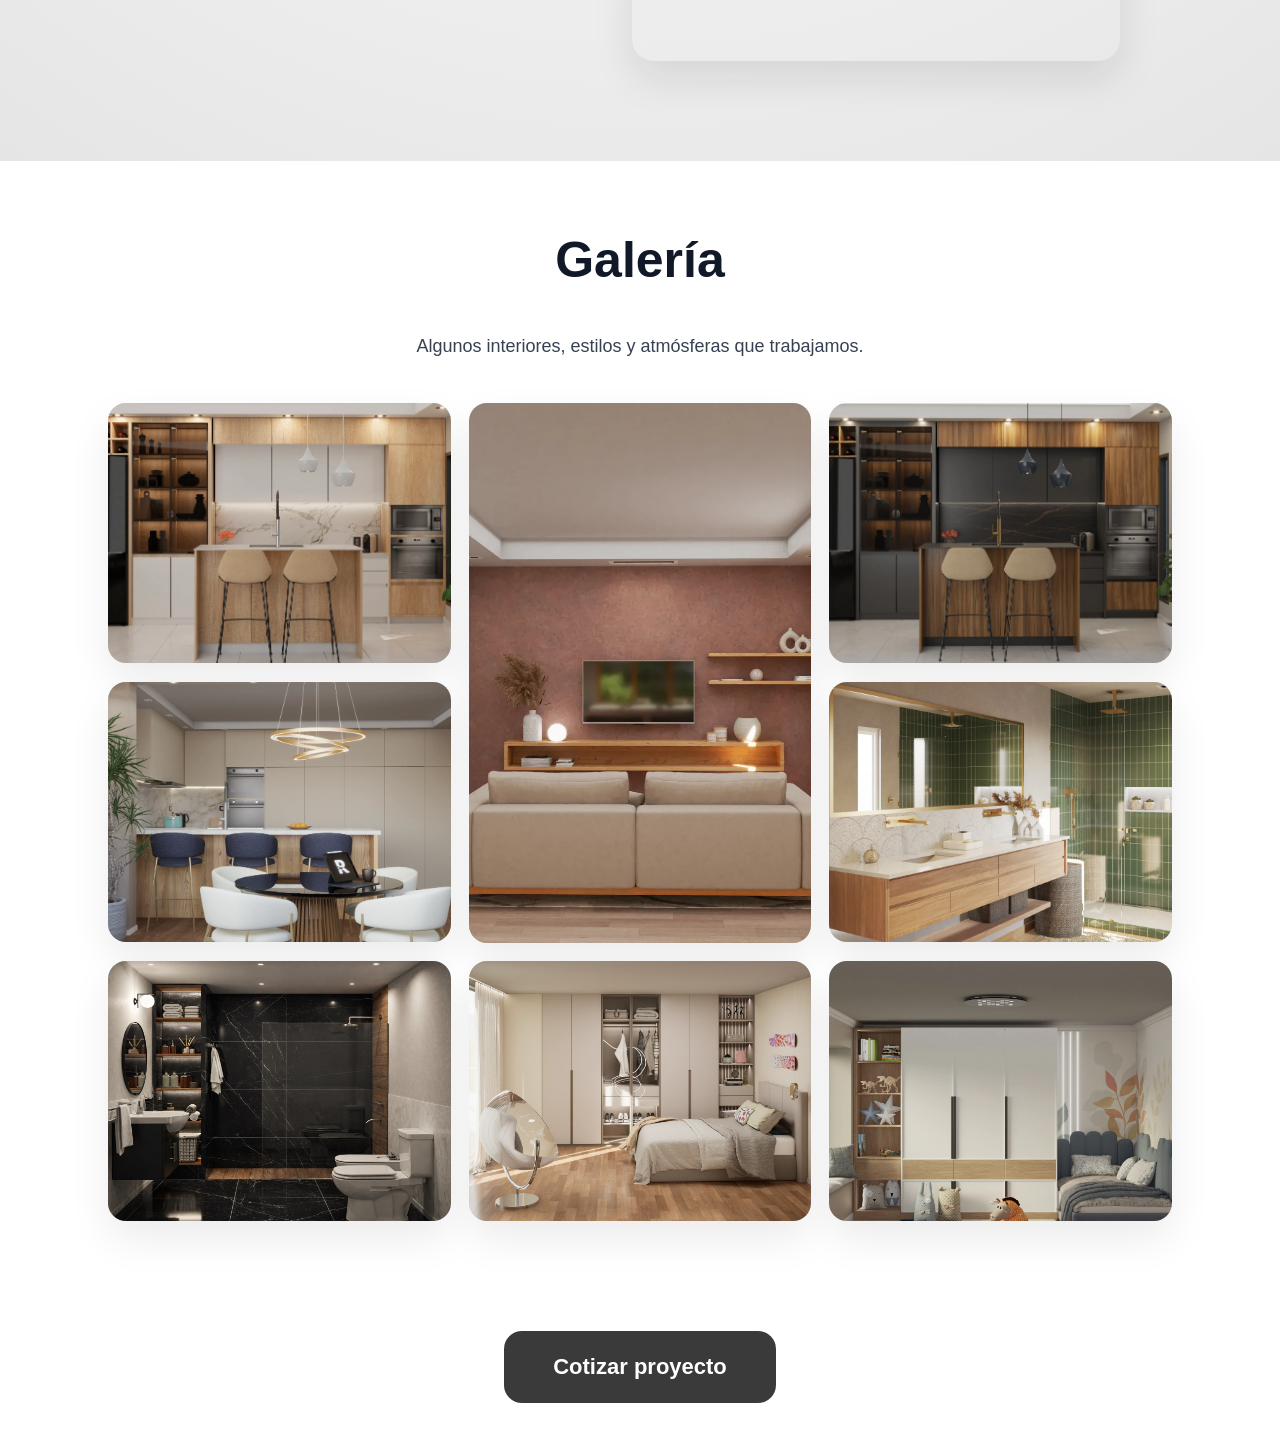
==== commit 89763050: "add obra images" ====
--- a/diseno-interiores.html
+++ b/diseno-interiores.html
@@ -119,27 +119,34 @@
 </div>
 
 
-<!-- OBRA -->
-<div class="va-block reveal">
-
-  <div class="va-block__media"
-       style="background-image:url('assets/img/interiores-obra.webp');">
+<div class="va-block va-block--reverse reveal">
+
+  <div class="va-block__media">
+    <div class="di-slider" data-di-slider>
+      <div class="di-slides">
+        <div class="di-slide is-active"><img src="assets/img/obra-1.webp" alt="Obra y acompañamiento 1"></div>
+        <div class="di-slide"><img src="assets/img/obra-2.webp" alt="Obra y acompañamiento 2"></div>
+        <div class="di-slide"><img src="assets/img/obra-3.webp" alt="Obra y acompañamiento 3"></div>
+        <div class="di-slide"><img src="assets/img/obra-4.webp" alt="Obra y acompañamiento 4"></div>
+      </div>
+
+      <button class="di-arrow di-arrow-left" type="button" aria-label="Anterior">‹</button>
+      <button class="di-arrow di-arrow-right" type="button" aria-label="Siguiente">›</button>
+
+      <div class="di-dots"></div>
+    </div>
   </div>
 
   <div class="va-block__content">
-
-    <h2>Obra & Acompañamiento</h2>
-
+    <h2>Obra / Acompañamiento</h2>
     <p>
-      Acompañamos la ejecución del proyecto para asegurar que el diseño
-      se materialice correctamente. Seguimiento de obra, decisiones en
-      sitio y coordinación con proveedores para lograr el resultado
-      esperado.
-    </p>
-
+      Acompañamos la ejecución con criterio de diseño: decisiones rápidas, ajustes en obra y seguimiento
+      para que el resultado final sea fiel al proyecto.
+    </p>
   </div>
 
 </div>
+
 
 </section>
 
